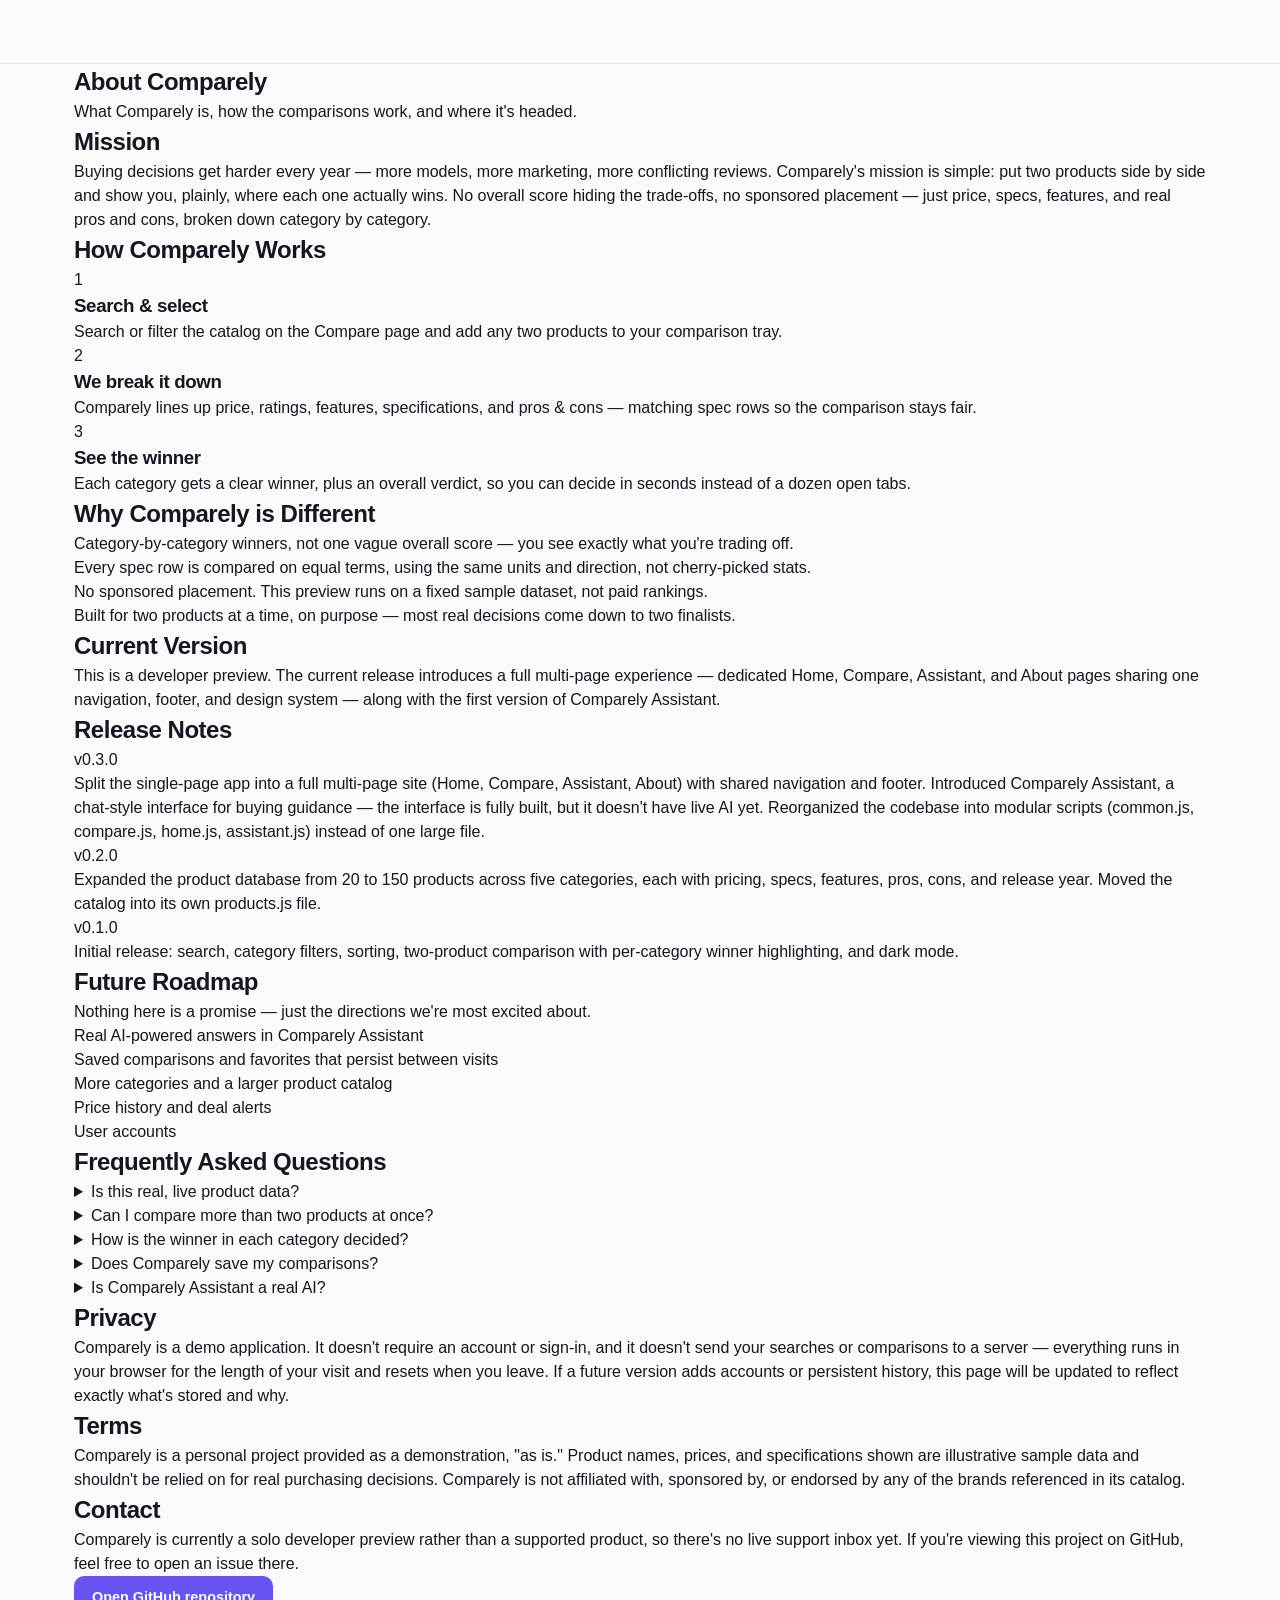
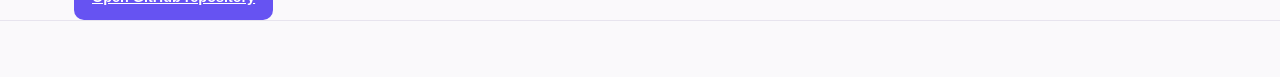
==== about.html @ 7de69462 "Add files via upload" ====
<!DOCTYPE html>
<html lang="en">
<head>
<script>
(function () {
  var isDark = window.matchMedia && window.matchMedia('(prefers-color-scheme: dark)').matches;
  document.documentElement.setAttribute('data-theme', isDark ? 'dark' : 'light');
})();
</script>
<meta charset="UTF-8">
<meta name="viewport" content="width=device-width, initial-scale=1.0, viewport-fit=cover">
<meta name="theme-color" id="themeColorMeta" content="#faf9fb">
<title>About — Comparely</title>
<meta name="description" content="What Comparely is, how the comparisons work, the current release, and what's next.">
<link rel="icon" href="data:image/svg+xml,%3Csvg xmlns='http://www.w3.org/2000/svg' viewBox='0 0 24 24'%3E%3Crect width='24' height='24' rx='6' fill='%236653F2'/%3E%3Crect x='3' y='4' width='7' height='16' rx='1.5' fill='white'/%3E%3Crect x='14' y='4' width='7' height='16' rx='1.5' fill='white' opacity='0.65'/%3E%3C/svg%3E">
<link rel="stylesheet" href="styles.css">
</head>
<body data-page="about">

<header class="site-header" id="siteHeader"></header>

<main>
  <section class="page-header">
    <div class="container">
      <h1>About Comparely</h1>
      <p>What Comparely is, how the comparisons work, and where it's headed.</p>
    </div>
  </section>

  <section class="about-block container" id="mission">
    <h2>Mission</h2>
    <p>Buying decisions get harder every year — more models, more marketing, more conflicting reviews. Comparely's mission is simple: put two products side by side and show you, plainly, where each one actually wins. No overall score hiding the trade-offs, no sponsored placement — just price, specs, features, and real pros and cons, broken down category by category.</p>
  </section>

  <section class="about-block alt" id="how-it-works">
    <div class="container">
      <h2>How Comparely Works</h2>
      <div class="steps-grid">
        <div class="step">
          <span class="step-num">1</span>
          <h3>Search &amp; select</h3>
          <p>Search or filter the catalog on the Compare page and add any two products to your comparison tray.</p>
        </div>
        <div class="step">
          <span class="step-num">2</span>
          <h3>We break it down</h3>
          <p>Comparely lines up price, ratings, features, specifications, and pros &amp; cons — matching spec rows so the comparison stays fair.</p>
        </div>
        <div class="step">
          <span class="step-num">3</span>
          <h3>See the winner</h3>
          <p>Each category gets a clear winner, plus an overall verdict, so you can decide in seconds instead of a dozen open tabs.</p>
        </div>
      </div>
    </div>
  </section>

  <section class="about-block container" id="why-different">
    <h2>Why Comparely is Different</h2>
    <ul class="why-list">
      <li>Category-by-category winners, not one vague overall score — you see exactly what you're trading off.</li>
      <li>Every spec row is compared on equal terms, using the same units and direction, not cherry-picked stats.</li>
      <li>No sponsored placement. This preview runs on a fixed sample dataset, not paid rankings.</li>
      <li>Built for two products at a time, on purpose — most real decisions come down to two finalists.</li>
    </ul>
  </section>

  <section class="about-block alt" id="version">
    <div class="container">
      <h2>Current Version</h2>
      <span class="version-badge-lg" data-version="full"></span>
      <p>This is a developer preview. The current release introduces a full multi-page experience — dedicated Home, Compare, Assistant, and About pages sharing one navigation, footer, and design system — along with the first version of Comparely Assistant.</p>
    </div>
  </section>

  <section class="about-block container" id="release-notes">
    <h2>Release Notes</h2>
    <div class="release-list">
      <div class="release-item">
        <span class="release-version">v0.3.0</span>
        <p>Split the single-page app into a full multi-page site (Home, Compare, Assistant, About) with shared navigation and footer. Introduced Comparely Assistant, a chat-style interface for buying guidance — the interface is fully built, but it doesn't have live AI yet. Reorganized the codebase into modular scripts (common.js, compare.js, home.js, assistant.js) instead of one large file.</p>
      </div>
      <div class="release-item">
        <span class="release-version">v0.2.0</span>
        <p>Expanded the product database from 20 to 150 products across five categories, each with pricing, specs, features, pros, cons, and release year. Moved the catalog into its own products.js file.</p>
      </div>
      <div class="release-item">
        <span class="release-version">v0.1.0</span>
        <p>Initial release: search, category filters, sorting, two-product comparison with per-category winner highlighting, and dark mode.</p>
      </div>
    </div>
  </section>

  <section class="about-block alt" id="roadmap">
    <div class="container">
      <h2>Future Roadmap</h2>
      <p class="roadmap-note">Nothing here is a promise — just the directions we're most excited about.</p>
      <ul class="roadmap-list">
        <li>Real AI-powered answers in Comparely Assistant</li>
        <li>Saved comparisons and favorites that persist between visits</li>
        <li>More categories and a larger product catalog</li>
        <li>Price history and deal alerts</li>
        <li>User accounts</li>
      </ul>
    </div>
  </section>

  <section class="about-block container" id="faq">
    <h2>Frequently Asked Questions</h2>
    <div class="faq-list">
      <details class="faq-item">
        <summary>Is this real, live product data?<span class="faq-chevron"></span></summary>
        <p>No. Comparely's current catalog is illustrative sample data for demonstration purposes, not live pricing or inventory.</p>
      </details>
      <details class="faq-item">
        <summary>Can I compare more than two products at once?<span class="faq-chevron"></span></summary>
        <p>Not yet — Comparely is built around focused, two-product comparisons by design. That may expand in the future.</p>
      </details>
      <details class="faq-item">
        <summary>How is the winner in each category decided?<span class="faq-chevron"></span></summary>
        <p>Price and ratings compare directly. Specifications compare like-for-like where both products report a value (battery life, storage, and similar), and the category winner is whichever product wins more of those individual rows. Some specs, like display size or processor name, are shown for reference without declaring a winner, since "better" genuinely depends on what you value.</p>
      </details>
      <details class="faq-item">
        <summary>Does Comparely save my comparisons?<span class="faq-chevron"></span></summary>
        <p>Not in this preview. Selections reset when you close the tab. Saved comparisons are on the roadmap.</p>
      </details>
      <details class="faq-item">
        <summary>Is Comparely Assistant a real AI?<span class="faq-chevron"></span></summary>
        <p>Not yet. The interface is fully built — messages, suggestions, regenerate, stop, and more — but it currently returns preview responses rather than live AI-generated answers.</p>
      </details>
    </div>
  </section>

  <section class="about-block alt" id="privacy">
    <div class="container">
      <h2>Privacy</h2>
      <p>Comparely is a demo application. It doesn't require an account or sign-in, and it doesn't send your searches or comparisons to a server — everything runs in your browser for the length of your visit and resets when you leave. If a future version adds accounts or persistent history, this page will be updated to reflect exactly what's stored and why.</p>
    </div>
  </section>

  <section class="about-block container" id="terms">
    <h2>Terms</h2>
    <p>Comparely is a personal project provided as a demonstration, "as is." Product names, prices, and specifications shown are illustrative sample data and shouldn't be relied on for real purchasing decisions. Comparely is not affiliated with, sponsored by, or endorsed by any of the brands referenced in its catalog.</p>
  </section>

  <section class="about-block alt" id="contact">
    <div class="container">
      <h2>Contact</h2>
      <p>Comparely is currently a solo developer preview rather than a supported product, so there's no live support inbox yet. If you're viewing this project on GitHub, feel free to open an issue there.</p>
      <a class="btn btn-primary" href="#" target="_blank" rel="noopener">Open GitHub repository</a>
    </div>
  </section>
</main>

<footer class="site-footer" id="siteFooter"></footer>

<div class="toast" id="toast" role="status" aria-live="polite"></div>

<script src="common.js"></script>
</body>
</html>
---- styles.css ----
/* ==========================================================================
   Comparely — Stylesheet
   ========================================================================== */

*, *::before, *::after { box-sizing: border-box; }
html { scroll-behavior: smooth; }

:root {
  /* Light theme */
  --bg: #faf9fb;
  --bg-elevated: #ffffff;
  --bg-subtle: #f2f0f6;
  --text-primary: #17151f;
  --text-secondary: #63606f;
  --text-muted: #9895a3;
  --border: #e7e4ee;
  --border-strong: #d6d2e2;
  --accent: #6653f2;
  --accent-hover: #5642e0;
  --accent-soft: #efebff;
  --success: #0da96f;
  --success-soft: #e4f8ef;
  --danger: #e0405e;
  --danger-soft: #fdeaee;
  --slot-a: #5b52f6;
  --slot-a-soft: #edebff;
  --slot-b: #f0664a;
  --slot-b-soft: #ffece7;
  --star: #f5a623;
  --shadow-sm: 0 1px 2px rgba(23, 21, 31, 0.06);
  --shadow-md: 0 8px 24px rgba(23, 21, 31, 0.08);
  --shadow-lg: 0 20px 48px rgba(23, 21, 31, 0.14);
  --radius-sm: 10px;
  --radius-md: 16px;
  --radius-lg: 24px;
  --header-h: 64px;
  --font-sans: -apple-system, BlinkMacSystemFont, "Segoe UI", Roboto, Helvetica, Arial, sans-serif;
}

[data-theme="dark"] {
  --bg: #100e17;
  --bg-elevated: #1a1723;
  --bg-subtle: #211e2b;
  --text-primary: #f3f1f9;
  --text-secondary: #a8a3b8;
  --text-muted: #726d82;
  --border: #2c2839;
  --border-strong: #3a3549;
  --accent: #8b7dff;
  --accent-hover: #9c8fff;
  --accent-soft: #241f42;
  --success: #34d399;
  --success-soft: #113228;
  --danger: #fb7185;
  --danger-soft: #35191f;
  --slot-a: #857aff;
  --slot-a-soft: #221f45;
  --slot-b: #ff8b6e;
  --slot-b-soft: #351f1a;
  --star: #fbbf24;
  --shadow-sm: 0 1px 2px rgba(0, 0, 0, 0.35);
  --shadow-md: 0 8px 24px rgba(0, 0, 0, 0.4);
  --shadow-lg: 0 20px 48px rgba(0, 0, 0, 0.55);
}

body {
  margin: 0;
  font-family: var(--font-sans);
  background: var(--bg);
  color: var(--text-primary);
  -webkit-font-smoothing: antialiased;
  line-height: 1.5;
}

* {
  transition: background-color .25s ease, border-color .25s ease, color .25s ease, box-shadow .25s ease;
}

h1, h2, h3, h4 { margin: 0; font-weight: 700; letter-spacing: -0.02em; }
p { margin: 0; }
ul { margin: 0; padding: 0; list-style: none; }
button { font-family: inherit; cursor: pointer; }
input, select { font-family: inherit; }
svg { width: 20px; height: 20px; flex-shrink: 0; }

.container { max-width: 1180px; margin: 0 auto; padding: 0 24px; }
.sr-only { position: absolute; width: 1px; height: 1px; padding: 0; margin: -1px; overflow: hidden; clip: rect(0,0,0,0); border: 0; }
[hidden] { display: none !important; }

/* ==========================================================================
   Header
   ========================================================================== */

.site-header {
  position: sticky;
  top: 0;
  z-index: 50;
  height: var(--header-h);
  display: flex;
  align-items: center;
  background: color-mix(in srgb, var(--bg) 88%, transparent);
  backdrop-filter: blur(14px);
  -webkit-backdrop-filter: blur(14px);
  border-bottom: 1px solid var(--border);
}

.header-inner { display: flex; align-items: center; justify-content: space-between; width: 100%; }

.logo { display: flex; align-items: center; gap: 10px; }
.logo-badge {
  display: flex; align-items: center; justify-content: center;
  width: 34px; height: 34px; border-radius: 10px;
  background: linear-gradient(135deg, var(--accent), #a78bfa);
  color: #fff;
}
.logo-badge svg { width: 18px; height: 18px; }
.logo-text { font-size: 1.15rem; font-weight: 600; letter-spacing: -0.02em; color: var(--text-primary); }
.logo-text b { color: var(--accent); font-weight: 800; }

.theme-toggle {
  position: relative;
  width: 40px; height: 40px;
  border-radius: 50%;
  border: 1px solid var(--border);
  background: var(--bg-elevated);
  color: var(--text-secondary);
  display: flex; align-items: center; justify-content: center;
}
.theme-toggle:hover { border-color: var(--accent); color: var(--accent); box-shadow: var(--shadow-sm); }
.theme-toggle svg { position: absolute; transition: opacity .35s ease, transform .5s cubic-bezier(.34,1.56,.64,1); }
.icon-moon { opacity: 0; transform: rotate(-60deg) scale(0.5); }
.icon-sun { opacity: 1; transform: rotate(0) scale(1); }
[data-theme="dark"] .icon-sun { opacity: 0; transform: rotate(60deg) scale(0.5); }
[data-theme="dark"] .icon-moon { opacity: 1; transform: rotate(0) scale(1); }

/* ==========================================================================
   Compare tray
   ========================================================================== */

.compare-tray {
  position: sticky;
  top: var(--header-h);
  z-index: 40;
  background: var(--bg-elevated);
  border-bottom: 1px solid var(--border);
  box-shadow: var(--shadow-sm);
}

.tray-inner {
  display: flex;
  align-items: center;
  gap: 12px;
  padding: 10px 24px;
  flex-wrap: wrap;
}

.tray-slot {
  flex: 1 1 220px;
  min-width: 0;
  display: flex;
  align-items: center;
  gap: 10px;
  padding: 6px 10px;
  border-radius: var(--radius-sm);
  border: 1.5px dashed var(--border-strong);
  min-height: 46px;
  font-size: 0.85rem;
  color: var(--text-muted);
}

.tray-slot.empty { justify-content: flex-start; }
.tray-slot.empty svg { width: 16px; height: 16px; opacity: 0.6; }
.tray-slot.filled { border-style: solid; border-color: var(--border); background: var(--bg-subtle); }
.tray-slot.filled.slot-a { border-left: 4px solid var(--slot-a); }
.tray-slot.filled.slot-b { border-left: 4px solid var(--slot-b); }

.tray-thumb {
  width: 30px; height: 30px; border-radius: 8px; flex-shrink: 0;
  display: flex; align-items: center; justify-content: center; color: #fff;
}
.tray-thumb svg { width: 16px; height: 16px; }

.tray-info { display: flex; flex-direction: column; min-width: 0; flex: 1; }
.tray-name { font-size: 0.85rem; font-weight: 600; color: var(--text-primary); white-space: nowrap; overflow: hidden; text-overflow: ellipsis; }
.tray-price { font-size: 0.78rem; color: var(--text-muted); }

.tray-remove {
  background: none; border: none; color: var(--text-muted);
  width: 26px; height: 26px; border-radius: 50%; flex-shrink: 0;
  display: flex; align-items: center; justify-content: center;
}
.tray-remove:hover { background: var(--danger-soft); color: var(--danger); }
.tray-remove svg { width: 14px; height: 14px; }

.swap-btn {
  width: 38px; height: 38px; border-radius: 50%; flex-shrink: 0;
  border: 1px solid var(--border); background: var(--bg-elevated); color: var(--text-secondary);
  display: flex; align-items: center; justify-content: center;
}
.swap-btn svg { width: 17px; height: 17px; }
.swap-btn:hover:not(:disabled) { color: var(--accent); border-color: var(--accent); transform: rotate(180deg); }
.swap-btn:disabled { opacity: 0.35; cursor: not-allowed; }

.btn {
  display: inline-flex; align-items: center; gap: 6px;
  border: none; border-radius: var(--radius-sm);
  padding: 11px 18px; font-size: 0.9rem; font-weight: 600;
  transition: transform .15s ease, box-shadow .2s ease, opacity .2s ease, background-color .25s ease;
}
.btn:active { transform: scale(0.96); }
.btn-primary { background: var(--accent); color: #fff; flex-shrink: 0; }
.btn-primary:hover:not(:disabled) { background: var(--accent-hover); box-shadow: var(--shadow-md); }
.btn-primary:disabled { opacity: 0.4; cursor: not-allowed; }
.btn-view svg { width: 15px; height: 15px; }

/* ==========================================================================
   Hero
   ========================================================================== */

.hero { position: relative; overflow: hidden; padding: 64px 0 40px; }
.hero-glow {
  position: absolute; inset: -20% -10% auto -10%; height: 480px;
  background:
    radial-gradient(circle at 20% 30%, color-mix(in srgb, var(--slot-a) 30%, transparent), transparent 60%),
    radial-gradient(circle at 80% 20%, color-mix(in srgb, var(--slot-b) 22%, transparent), transparent 55%);
  filter: blur(50px);
  pointer-events: none;
  z-index: -1;
}
.hero-inner { text-align: center; }
.hero h1 {
  font-size: clamp(2.1rem, 5vw, 3.4rem);
  line-height: 1.08;
  max-width: 720px;
  margin: 0 auto;
}
.hero-sub {
  max-width: 560px; margin: 18px auto 32px;
  color: var(--text-secondary); font-size: 1.05rem; line-height: 1.6;
}

.search-box {
  max-width: 560px; margin: 0 auto;
  display: flex; align-items: center; gap: 10px;
  background: var(--bg-elevated);
  border: 1.5px solid var(--border);
  border-radius: var(--radius-md);
  padding: 14px 18px;
  box-shadow: var(--shadow-sm);
}
.search-box:focus-within { border-color: var(--accent); box-shadow: 0 0 0 4px var(--accent-soft); }
.search-box svg { color: var(--text-muted); }
.search-box input {
  flex: 1; border: none; outline: none; background: none;
  font-size: 1rem; color: var(--text-primary);
}
.search-box input::placeholder { color: var(--text-muted); }

.filter-row {
  max-width: 780px; margin: 22px auto 0;
  display: flex; align-items: center; justify-content: center;
  gap: 14px; flex-wrap: wrap;
}

.category-pills { display: flex; gap: 8px; flex-wrap: wrap; justify-content: center; }
.pill {
  border: 1.5px solid var(--border); background: var(--bg-elevated);
  color: var(--text-secondary); font-size: 0.85rem; font-weight: 600;
  padding: 9px 16px; border-radius: 999px;
  transition: all .2s ease;
}
.pill:hover { border-color: var(--accent); color: var(--accent); }
.pill.active { background: var(--accent); border-color: var(--accent); color: #fff; }

.sort-box select {
  border: 1.5px solid var(--border); background: var(--bg-elevated);
  color: var(--text-secondary); font-size: 0.85rem; font-weight: 600;
  padding: 10px 14px; border-radius: 999px; outline: none;
}
.sort-box select:hover, .sort-box select:focus { border-color: var(--accent); color: var(--accent); }

/* ==========================================================================
   Product grid
   ========================================================================== */

.product-section { padding: 20px 24px 72px; }
.section-heading {
  display: flex; align-items: baseline; justify-content: space-between;
  margin-bottom: 20px; gap: 12px;
}
.section-heading h2 { font-size: 1.4rem; }
.results-count { color: var(--text-muted); font-size: 0.88rem; white-space: nowrap; }

.product-grid {
  display: grid;
  grid-template-columns: repeat(auto-fill, minmax(240px, 1fr));
  gap: 20px;
}

.no-results { text-align: center; padding: 48px 0; color: var(--text-muted); }

.product-card {
  background: var(--bg-elevated);
  border: 1.5px solid var(--border);
  border-radius: var(--radius-md);
  overflow: hidden;
  cursor: pointer;
  animation: fadeInUp .5s ease both;
  animation-delay: calc(var(--i, 0) * 30ms);
  transition: transform .25s ease, box-shadow .25s ease, border-color .25s ease;
}
.product-card:hover { transform: translateY(-6px); box-shadow: var(--shadow-lg); border-color: var(--border-strong); }
.product-card:focus-visible { outline: 2px solid var(--accent); outline-offset: 2px; }
.product-card.selected.slot-a { border-color: var(--slot-a); box-shadow: 0 0 0 3px var(--slot-a-soft); }
.product-card.selected.slot-b { border-color: var(--slot-b); box-shadow: 0 0 0 3px var(--slot-b-soft); }

.card-media {
  height: 108px; display: flex; align-items: center; justify-content: center;
  color: #fff; position: relative;
}
.card-media svg { width: 42px; height: 42px; opacity: 0.95; }
.card-category-tag {
  position: absolute; top: 10px; right: 10px;
  background: rgba(0,0,0,0.22); color: #fff; font-size: 0.68rem; font-weight: 700;
  padding: 4px 9px; border-radius: 999px; text-transform: uppercase; letter-spacing: 0.04em;
  backdrop-filter: blur(4px);
}

.card-body { padding: 16px; }
.card-brand { font-size: 0.72rem; font-weight: 700; text-transform: uppercase; letter-spacing: 0.05em; color: var(--text-muted); }
.card-name { font-size: 1rem; margin: 4px 0 8px; line-height: 1.3; min-height: 2.6em; }

.card-rating { display: flex; align-items: center; gap: 6px; margin-bottom: 4px; }
.stars { position: relative; display: inline-block; font-size: 0.95rem; line-height: 1; letter-spacing: 2px; }
.stars-bg { color: var(--border-strong); white-space: nowrap; }
.stars-fg { position: absolute; top: 0; left: 0; overflow: hidden; white-space: nowrap; color: var(--star); }
.rating-num { font-size: 0.82rem; font-weight: 700; color: var(--text-primary); }
.rating-count { font-size: 0.78rem; color: var(--text-muted); }

.card-footer {
  display: flex; align-items: center; justify-content: space-between;
  margin-top: 14px; padding-top: 14px; border-top: 1px solid var(--border);
}
.card-price { font-size: 1.15rem; font-weight: 800; }

.btn-compare {
  display: flex; align-items: center; gap: 6px;
  border: 1.5px solid var(--border); background: none; color: var(--text-primary);
  font-size: 0.8rem; font-weight: 700; padding: 8px 12px; border-radius: 999px;
  transition: all .2s ease;
}
.btn-compare svg { width: 14px; height: 14px; }
.btn-compare:hover { border-color: var(--accent); color: var(--accent); }
.btn-compare.is-added { background: var(--success); border-color: var(--success); color: #fff; }

/* ==========================================================================
   Comparison section
   ========================================================================== */

.comparison-section {
  background: var(--bg-subtle);
  border-top: 1px solid var(--border);
  padding: 56px 0 80px;
  opacity: 0;
  transform: translateY(24px);
  transition: opacity .5s ease, transform .5s ease;
}
.comparison-section.visible { opacity: 1; transform: translateY(0); }
.comparison-section .section-heading { margin-bottom: 28px; justify-content: center; }
.comparison-section .section-heading h2 { font-size: 1.6rem; }

.comparison-panels {
  display: grid; grid-template-columns: 1fr 1fr; gap: 20px;
  max-width: 720px; margin: 0 auto;
}
.comparison-panel {
  background: var(--bg-elevated); border: 1.5px solid var(--border);
  border-radius: var(--radius-lg); padding: 22px; text-align: center;
  position: relative;
}
.comparison-panel.slot-a { border-top: 4px solid var(--slot-a); }
.comparison-panel.slot-b { border-top: 4px solid var(--slot-b); }
.comparison-panel.winner { box-shadow: var(--shadow-lg); }

.panel-media {
  width: 64px; height: 64px; border-radius: 18px; margin: 0 auto 14px;
  display: flex; align-items: center; justify-content: center; color: #fff; position: relative;
}
.panel-media svg { width: 30px; height: 30px; }
.winner-crown {
  position: absolute; top: -12px; right: -10px;
  width: 30px; height: 30px; border-radius: 50%;
  background: var(--star); color: #fff;
  display: flex; align-items: center; justify-content: center;
  box-shadow: var(--shadow-md);
  animation: popIn .5s cubic-bezier(.34,1.56,.64,1) both;
}
.winner-crown svg { width: 15px; height: 15px; }

.panel-brand { font-size: 0.72rem; font-weight: 700; text-transform: uppercase; letter-spacing: 0.05em; color: var(--text-muted); }
.panel-name { font-size: 1.1rem; margin: 4px 0 8px; }
.panel-price { font-size: 1.4rem; font-weight: 800; margin: 10px 0 14px; }
.panel-rating { display: flex; justify-content: center; }
.comparison-panel .rating-count { display: block; margin: 2px 0 0; }

.panel-remove {
  border: 1.5px solid var(--border); background: none; color: var(--text-muted);
  font-size: 0.78rem; font-weight: 600; padding: 7px 14px; border-radius: 999px;
}
.panel-remove:hover { border-color: var(--danger); color: var(--danger); }

.overall-line {
  text-align: center; font-size: 1.05rem; font-weight: 600;
  margin: 26px auto 0; max-width: 560px; color: var(--text-primary);
}

.score-strip {
  display: flex; flex-wrap: wrap; justify-content: center; gap: 10px;
  margin: 22px auto 0; max-width: 820px;
}
.score-item {
  display: flex; flex-direction: column; align-items: center; gap: 2px;
  padding: 10px 16px; border-radius: var(--radius-sm);
  background: var(--bg-elevated); border: 1px solid var(--border);
  min-width: 118px;
  animation: popIn .4s ease both;
}
.score-item.slot-a { border-color: var(--slot-a); background: var(--slot-a-soft); }
.score-item.slot-b { border-color: var(--slot-b); background: var(--slot-b-soft); }
.score-label { font-size: 0.68rem; font-weight: 700; text-transform: uppercase; letter-spacing: 0.05em; color: var(--text-muted); }
.score-winner { font-size: 0.82rem; font-weight: 700; text-align: center; }

.comparison-blocks { max-width: 820px; margin: 40px auto 0; display: flex; flex-direction: column; gap: 20px; }

.compare-block {
  background: var(--bg-elevated); border: 1px solid var(--border);
  border-radius: var(--radius-lg); padding: 24px;
}
.block-header { display: flex; align-items: center; justify-content: space-between; gap: 12px; margin-bottom: 18px; flex-wrap: wrap; }
.block-header h3 { font-size: 1.05rem; }

.winner-chip {
  display: inline-flex; align-items: center; gap: 6px;
  font-size: 0.78rem; font-weight: 700; padding: 6px 12px; border-radius: 999px;
  background: var(--bg-subtle); color: var(--text-secondary);
}
.winner-chip svg { width: 13px; height: 13px; }
.winner-chip.slot-a { background: var(--slot-a-soft); color: var(--slot-a); }
.winner-chip.slot-b { background: var(--slot-b-soft); color: var(--slot-b); }

/* Price block */
.price-compare { display: grid; grid-template-columns: 1fr auto 1fr; align-items: center; gap: 16px; }
.price-col { text-align: center; padding: 14px; border-radius: var(--radius-sm); border: 1.5px solid var(--border); }
.price-col.winner.slot-a { border-color: var(--slot-a); background: var(--slot-a-soft); }
.price-col.winner.slot-b { border-color: var(--slot-b); background: var(--slot-b-soft); }
.price-value { display: block; font-size: 1.5rem; font-weight: 800; }
.price-name { display: block; font-size: 0.78rem; color: var(--text-muted); margin-top: 4px; }
.price-vs { color: var(--text-muted); font-size: 0.8rem; font-weight: 700; text-transform: uppercase; }
.block-note { text-align: center; color: var(--text-secondary); font-size: 0.85rem; margin-top: 14px; }

/* Ratings block */
.rating-compare { display: grid; grid-template-columns: 1fr 1fr; gap: 16px; }
.rating-col { text-align: center; padding: 14px; border-radius: var(--radius-sm); border: 1.5px solid var(--border); }
.rating-col .stars { font-size: 1.2rem; }
.rating-col.winner.slot-a { border-color: var(--slot-a); background: var(--slot-a-soft); }
.rating-col.winner.slot-b { border-color: var(--slot-b); background: var(--slot-b-soft); }
.rating-col .rating-num { display: block; margin-top: 6px; font-size: 1rem; }
.rating-col .price-name { margin-top: 2px; }

/* Features block */
.features-compare { display: grid; grid-template-columns: 1fr 1fr; gap: 20px; }
.features-col h4 { font-size: 0.88rem; margin-bottom: 10px; display: flex; align-items: center; gap: 8px; }
.count-badge { background: var(--bg-subtle); color: var(--text-muted); font-size: 0.7rem; font-weight: 700; padding: 2px 8px; border-radius: 999px; }
.features-col li { font-size: 0.86rem; padding: 6px 0 6px 22px; position: relative; color: var(--text-secondary); }
.features-col li::before { content: "✓"; position: absolute; left: 0; color: var(--accent); font-weight: 700; }

/* Specifications block */
.spec-table { display: flex; flex-direction: column; }
.spec-row { display: grid; grid-template-columns: 1.3fr 1fr 1fr; gap: 10px; padding: 11px 4px; border-bottom: 1px solid var(--border); align-items: center; }
.spec-row:last-child { border-bottom: none; }
.spec-header-row { padding-bottom: 12px; }
.spec-label { font-size: 0.82rem; color: var(--text-muted); font-weight: 600; }
.spec-value { font-size: 0.86rem; font-weight: 600; text-align: center; padding: 6px 8px; border-radius: 8px; display: flex; align-items: center; justify-content: center; gap: 5px; }
.spec-value svg { width: 13px; height: 13px; }
.spec-value.winner { color: var(--accent); }
.spec-value.slot-a-name, .spec-value.slot-b-name { font-weight: 700; color: var(--text-primary); font-size: 0.82rem; }

/* Pros & cons block */
.proscons-compare { display: grid; grid-template-columns: 1fr 1fr; gap: 20px; }
.proscons-col h4 { font-size: 0.88rem; margin-bottom: 10px; }
.proscons-col ul { margin-bottom: 10px; }
.proscons-col li { font-size: 0.85rem; padding: 5px 0 5px 20px; position: relative; color: var(--text-secondary); }
.pros-list li::before { content: "+"; position: absolute; left: 0; color: var(--success); font-weight: 800; }
.cons-list li::before { content: "–"; position: absolute; left: 0; color: var(--danger); font-weight: 800; }

/* ==========================================================================
   Toast
   ========================================================================== */

.toast {
  position: fixed; left: 50%; bottom: 26px; z-index: 60;
  transform: translate(-50%, 16px);
  background: var(--text-primary); color: var(--bg);
  padding: 12px 20px; border-radius: 999px; font-size: 0.85rem; font-weight: 600;
  box-shadow: var(--shadow-lg);
  opacity: 0; pointer-events: none;
  transition: opacity .25s ease, transform .25s ease;
  max-width: 90vw; white-space: nowrap; overflow: hidden; text-overflow: ellipsis;
}
.toast.visible { opacity: 1; transform: translate(-50%, 0); }

/* ==========================================================================
   Footer
   ========================================================================== */

.site-footer { border-top: 1px solid var(--border); padding: 28px 0; }
.site-footer p { text-align: center; font-size: 0.82rem; color: var(--text-muted); }

/* ==========================================================================
   Animations
   ========================================================================== */

@keyframes fadeInUp {
  from { opacity: 0; transform: translateY(16px); }
  to { opacity: 1; transform: translateY(0); }
}
@keyframes popIn {
  0% { opacity: 0; transform: scale(0.8); }
  70% { transform: scale(1.06); }
  100% { opacity: 1; transform: scale(1); }
}

@media (prefers-reduced-motion: reduce) {
  *, *::before, *::after {
    animation-duration: 0.01ms !important;
    animation-iteration-count: 1 !important;
    transition-duration: 0.01ms !important;
    scroll-behavior: auto !important;
  }
}

/* ==========================================================================
   Responsive
   ========================================================================== */

@media (max-width: 860px) {
  .comparison-panels { max-width: 420px; grid-template-columns: 1fr; }
  .comparison-panel.slot-b { order: 2; }
}

@media (max-width: 700px) {
  .features-compare, .proscons-compare { grid-template-columns: 1fr; gap: 26px; }
  .rating-compare { grid-template-columns: 1fr; }
}

@media (max-width: 640px) {
  .container { padding: 0 16px; }
  .hero { padding: 44px 0 32px; }
  .hero-sub { font-size: 0.95rem; }
  .search-box { padding: 12px 16px; }
  .product-grid { grid-template-columns: repeat(auto-fill, minmax(150px, 1fr)); gap: 14px; }
  .card-name { font-size: 0.9rem; min-height: 2.4em; }
  .card-price { font-size: 1rem; }
  .btn-compare span { display: none; }
  .btn-compare { padding: 8px; }
  .tray-inner { padding: 8px 16px; }
  .tray-name, .tray-price { display: none; }
  .tray-slot.filled { flex: 0 0 auto; padding: 6px; }
  .tray-slot.empty { flex: 1 1 auto; font-size: 0.78rem; }
  .btn-view span { display: none; }
  .btn-view { padding: 11px; }
  .price-compare { grid-template-columns: 1fr; }
  .price-vs { display: none; }
  .spec-row { grid-template-columns: 1fr 1fr; row-gap: 6px; }
  .spec-label { grid-column: 1 / -1; font-size: 0.72rem; text-transform: uppercase; letter-spacing: 0.04em; padding-top: 6px; }
  .spec-header-row { display: none; }
  .compare-block { padding: 18px; }
}

@media (max-width: 420px) {
  .logo-text { font-size: 1rem; }
  .hero h1 { font-size: 1.8rem; }
}
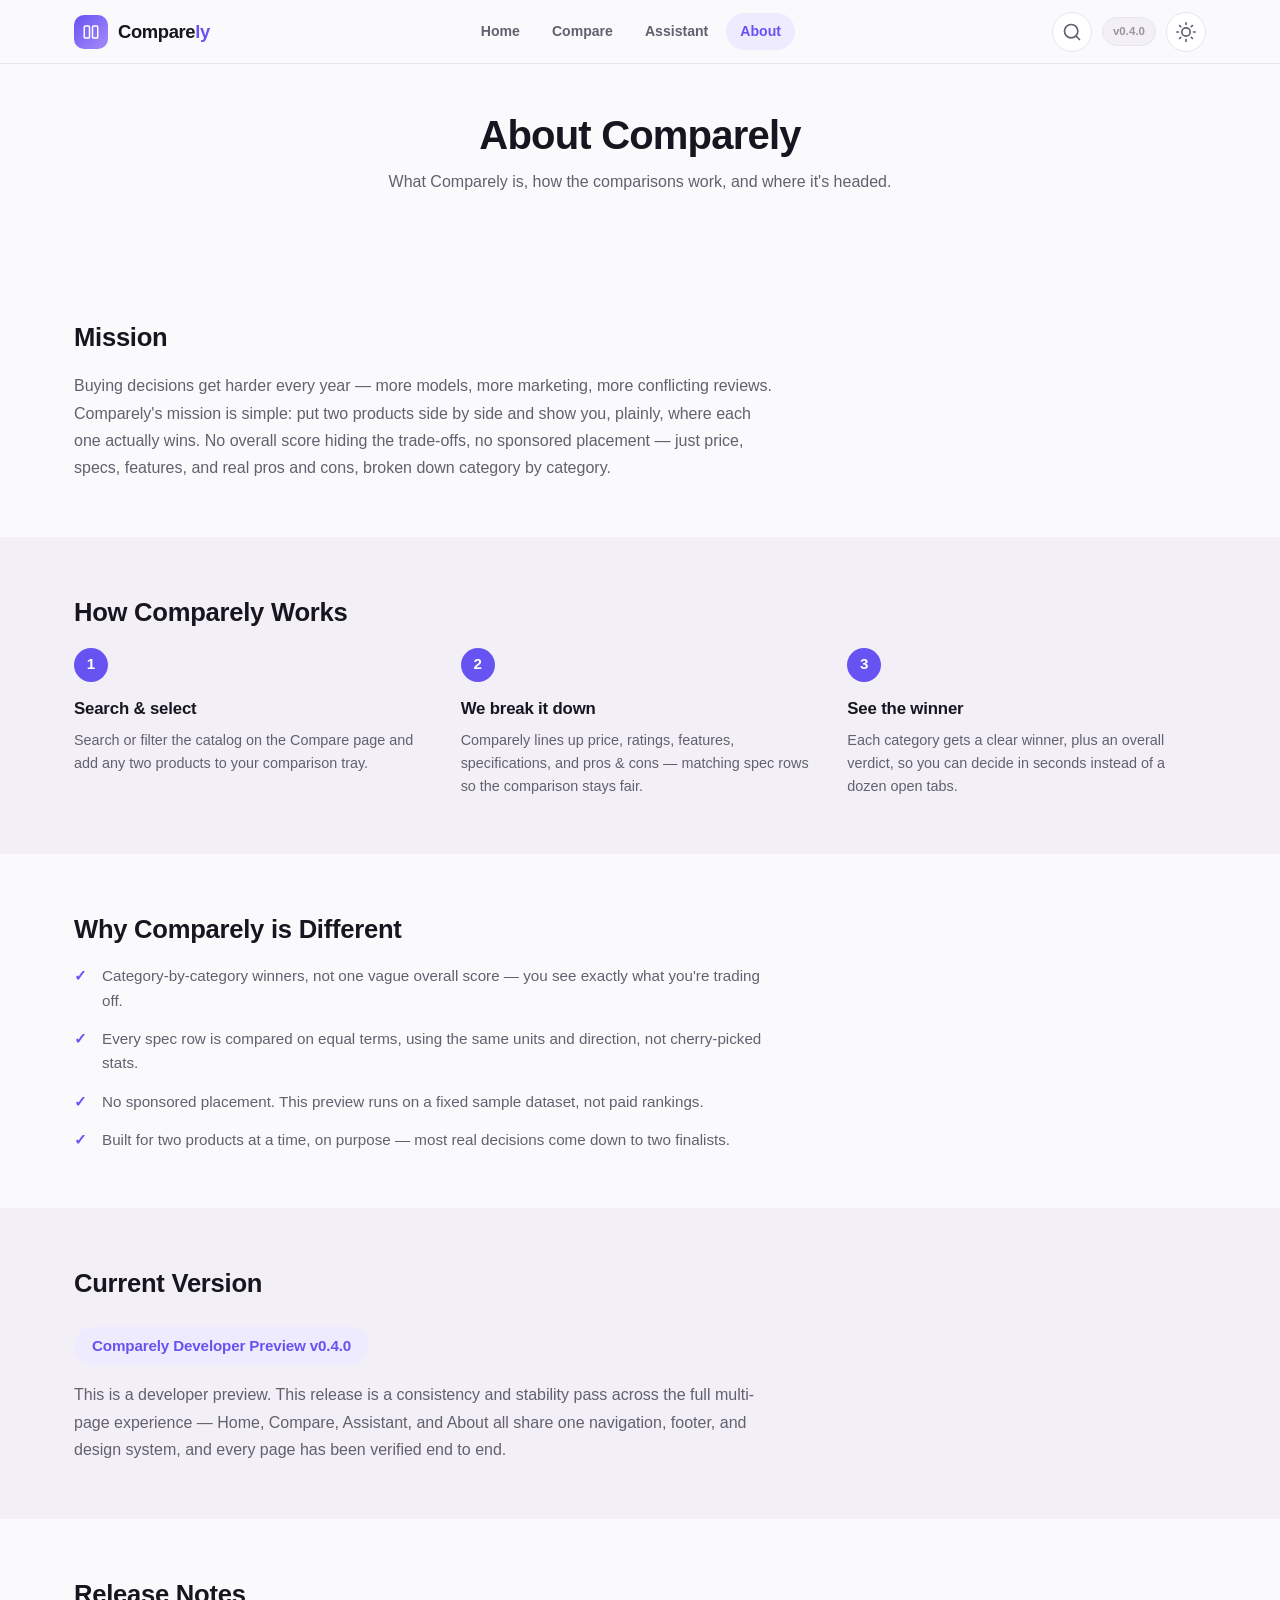
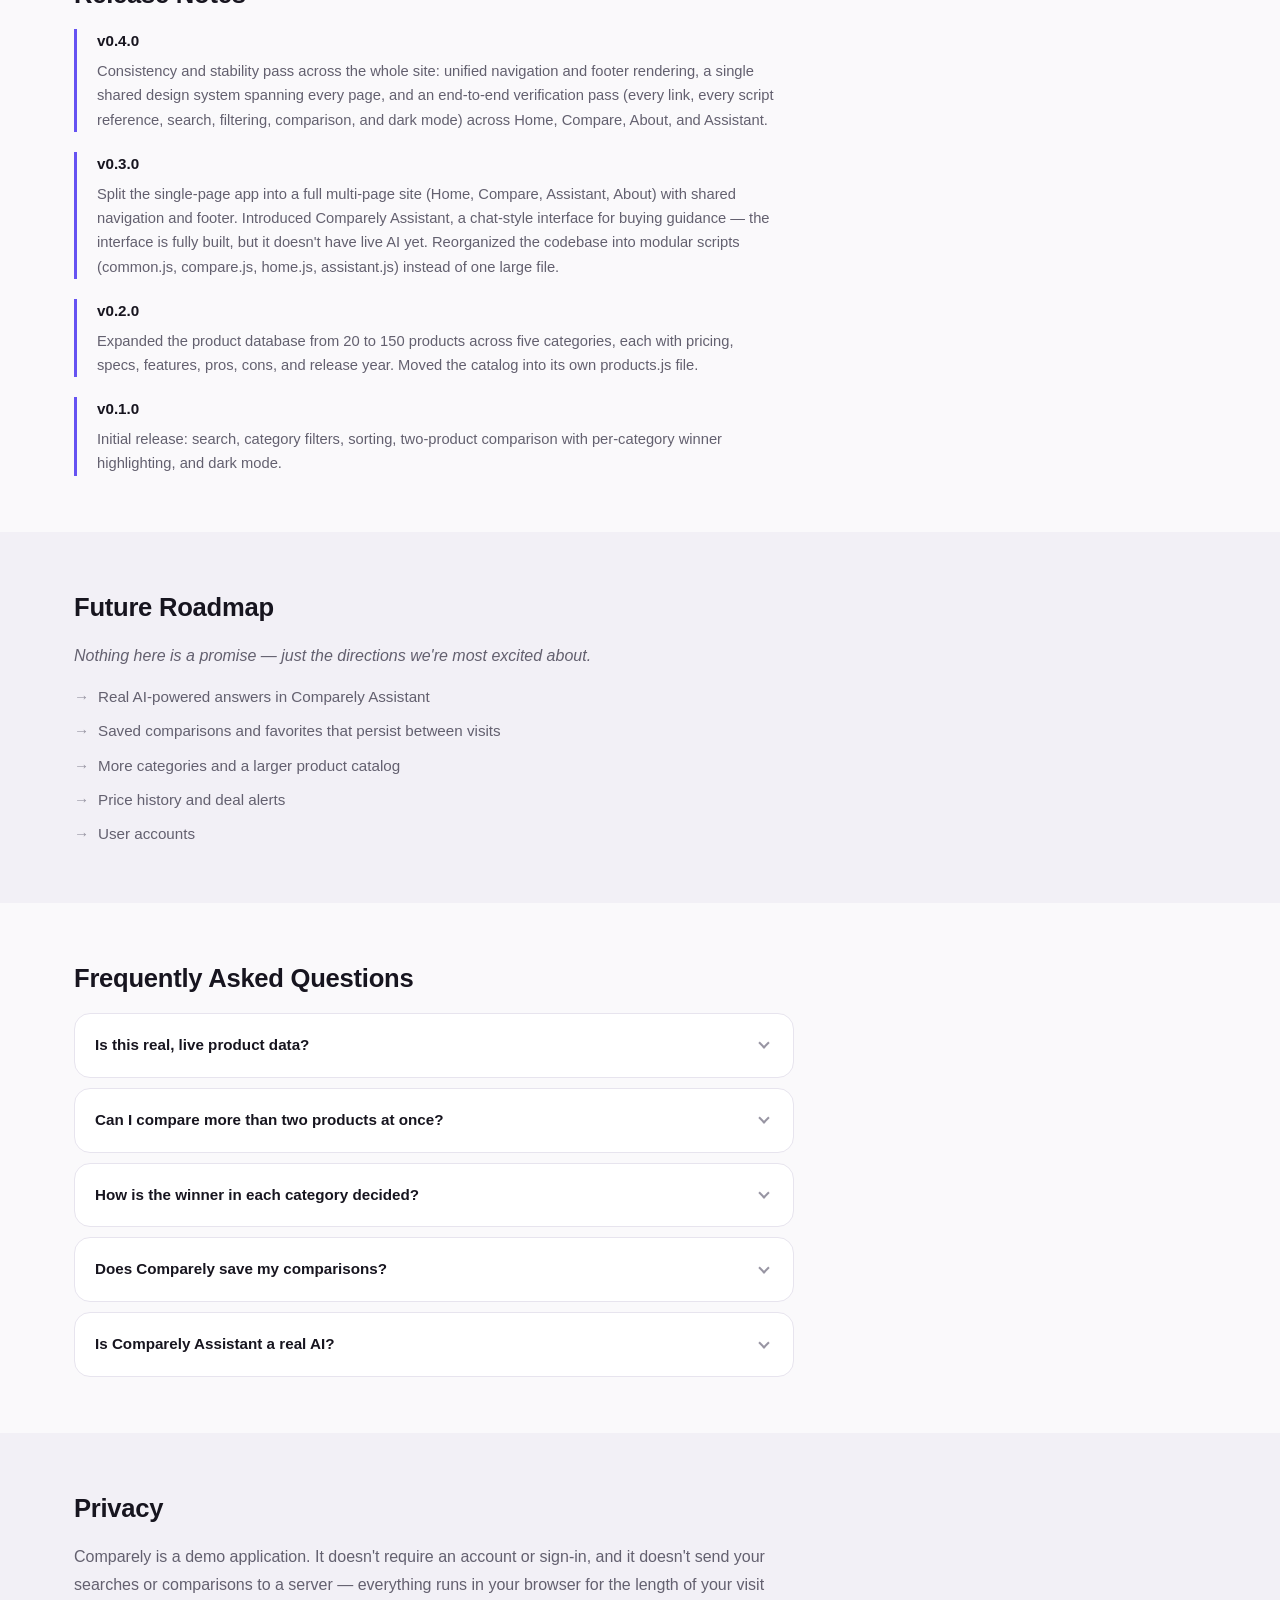
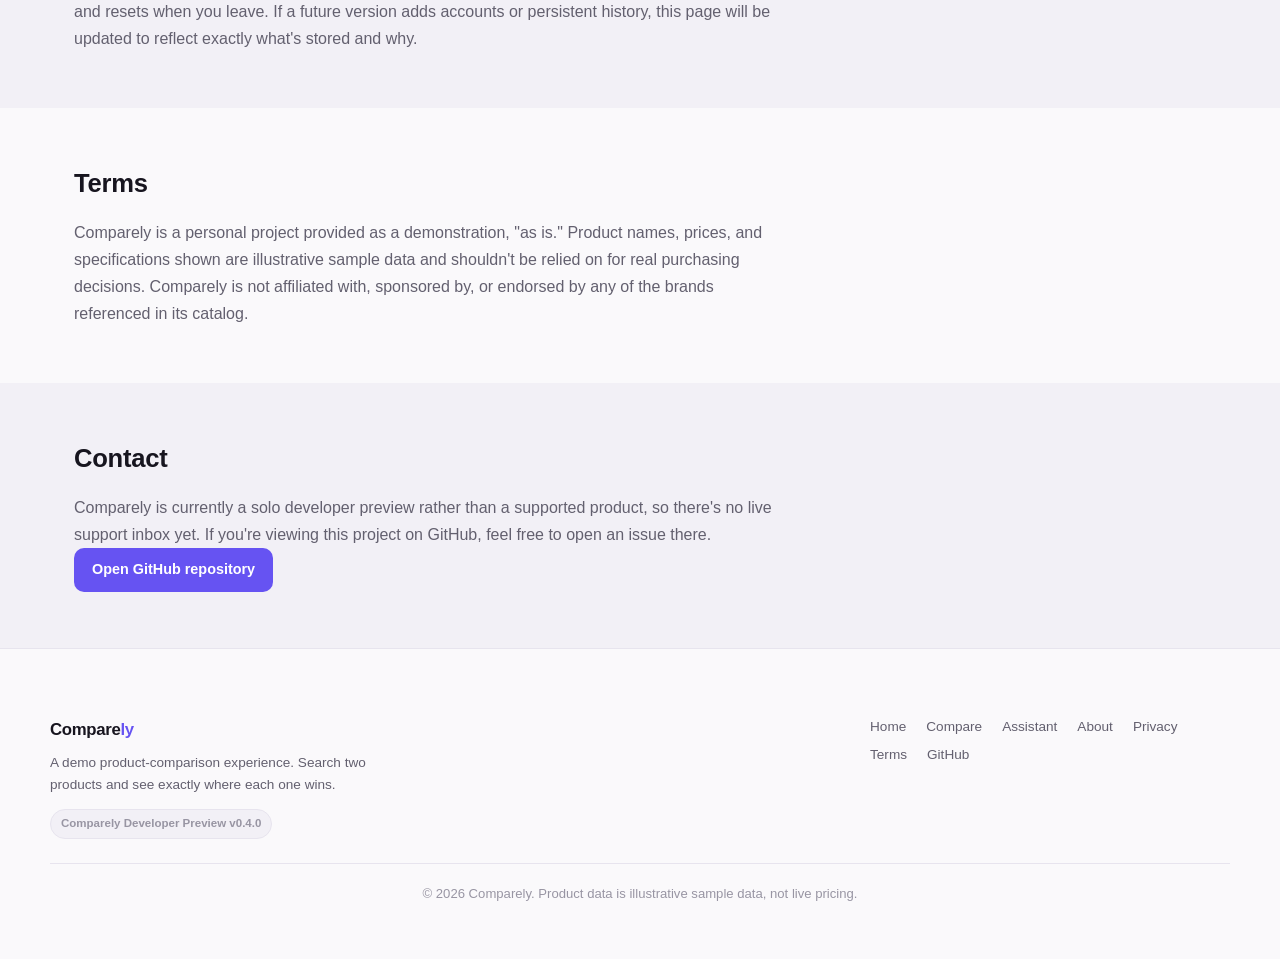
==== commit 64f72fcd: "Add files via upload" ====
--- a/about.html
+++ b/about.html
@@ -69,13 +69,17 @@
     <div class="container">
       <h2>Current Version</h2>
       <span class="version-badge-lg" data-version="full"></span>
-      <p>This is a developer preview. The current release introduces a full multi-page experience — dedicated Home, Compare, Assistant, and About pages sharing one navigation, footer, and design system — along with the first version of Comparely Assistant.</p>
+      <p>This is a developer preview. This release is a consistency and stability pass across the full multi-page experience — Home, Compare, Assistant, and About all share one navigation, footer, and design system, and every page has been verified end to end.</p>
     </div>
   </section>
 
   <section class="about-block container" id="release-notes">
     <h2>Release Notes</h2>
     <div class="release-list">
+      <div class="release-item">
+        <span class="release-version">v0.4.0</span>
+        <p>Consistency and stability pass across the whole site: unified navigation and footer rendering, a single shared design system spanning every page, and an end-to-end verification pass (every link, every script reference, search, filtering, comparison, and dark mode) across Home, Compare, About, and Assistant.</p>
+      </div>
       <div class="release-item">
         <span class="release-version">v0.3.0</span>
         <p>Split the single-page app into a full multi-page site (Home, Compare, Assistant, About) with shared navigation and footer. Introduced Comparely Assistant, a chat-style interface for buying guidance — the interface is fully built, but it doesn't have live AI yet. Reorganized the codebase into modular scripts (common.js, compare.js, home.js, assistant.js) instead of one large file.</p>
--- a/styles.css
+++ b/styles.css
@@ -581,3 +581,345 @@
   .logo-text { font-size: 1rem; }
   .hero h1 { font-size: 1.8rem; }
 }
+
+/* ==========================================================================
+   Comparely v0.3.0 — Multi-page additions
+   Everything above this line is the original design system (variables,
+   header, tray, hero, product cards, comparison section, animations).
+   Everything below extends it for the multi-page site: nav/footer, Home
+   sections, the About page, and the Assistant chat UI. Same variables,
+   same radii/shadows/timings — no new palette.
+   ========================================================================== */
+
+/* ---------- Anchor resets where existing components are now used as links ---------- */
+.logo { text-decoration: none; }
+.btn { text-decoration: none; }
+a.product-card { display: block; text-decoration: none; color: inherit; }
+a.product-card:visited { color: inherit; }
+
+/* ---------- Header: nav, search, version pill, mobile menu ---------- */
+.main-nav { display: flex; align-items: center; gap: 4px; }
+.nav-link {
+  font-size: 0.88rem; font-weight: 600; color: var(--text-secondary);
+  padding: 8px 14px; border-radius: 999px; text-decoration: none;
+  transition: color .2s ease, background-color .2s ease;
+}
+.nav-link:hover { color: var(--text-primary); background: var(--bg-subtle); }
+.nav-link.active { color: var(--accent); background: var(--accent-soft); }
+
+.header-actions { display: flex; align-items: center; gap: 10px; }
+
+.version-pill {
+  font-size: 0.72rem; font-weight: 700; color: var(--text-muted);
+  background: var(--bg-subtle); border: 1px solid var(--border);
+  padding: 5px 10px; border-radius: 999px; white-space: nowrap;
+}
+
+.nav-search { position: relative; }
+.nav-search-btn {
+  width: 40px; height: 40px; border-radius: 50%; border: 1px solid var(--border);
+  background: var(--bg-elevated); color: var(--text-secondary);
+  display: flex; align-items: center; justify-content: center;
+}
+.nav-search-btn:hover { border-color: var(--accent); color: var(--accent); }
+.nav-search-panel {
+  position: absolute; top: calc(100% + 10px); right: 0; width: 280px;
+  background: var(--bg-elevated); border: 1px solid var(--border); border-radius: var(--radius-md);
+  box-shadow: var(--shadow-lg); padding: 8px; opacity: 0; visibility: hidden;
+  transform: translateY(-8px); transition: opacity .2s ease, transform .2s ease, visibility .2s;
+  z-index: 55;
+}
+.nav-search.open .nav-search-panel { opacity: 1; visibility: visible; transform: translateY(0); }
+.nav-search-panel input {
+  width: 100%; border: none; outline: none; background: var(--bg-subtle);
+  border-radius: var(--radius-sm); padding: 10px 12px; font-size: 0.9rem; color: var(--text-primary);
+}
+
+.nav-toggle {
+  display: none; width: 40px; height: 40px; border-radius: 50%;
+  border: 1px solid var(--border); background: var(--bg-elevated); color: var(--text-secondary);
+  align-items: center; justify-content: center;
+}
+
+.mobile-nav {
+  display: flex; flex-direction: column; gap: 2px; padding: 10px 24px 16px;
+  border-bottom: 1px solid var(--border); background: var(--bg-elevated);
+}
+.mobile-nav-link {
+  font-size: 0.92rem; font-weight: 600; color: var(--text-secondary);
+  padding: 10px 12px; border-radius: var(--radius-sm); text-decoration: none;
+}
+.mobile-nav-link:hover, .mobile-nav-link.active { background: var(--bg-subtle); color: var(--accent); }
+
+/* ---------- Footer ---------- */
+.footer-inner { padding: 40px 0 28px; }
+.footer-top {
+  display: flex; justify-content: space-between; gap: 40px; flex-wrap: wrap;
+  padding-bottom: 24px; border-bottom: 1px solid var(--border); margin-bottom: 20px;
+}
+.footer-brand { max-width: 340px; }
+.footer-brand .logo-text { font-size: 1.05rem; }
+.footer-brand p { text-align: left; margin: 10px 0 14px; font-size: 0.85rem; color: var(--text-secondary); line-height: 1.6; }
+.version-badge {
+  display: inline-block; font-size: 0.72rem; font-weight: 700; color: var(--text-muted);
+  background: var(--bg-subtle); border: 1px solid var(--border); padding: 5px 10px; border-radius: 999px;
+}
+.footer-links { display: flex; flex-wrap: wrap; gap: 8px 20px; align-content: flex-start; max-width: 360px; }
+.footer-links a { font-size: 0.85rem; color: var(--text-secondary); text-decoration: none; }
+.footer-links a:hover { color: var(--accent); }
+
+/* ---------- Page header (Compare / About / Assistant intro band) ---------- */
+.page-header { padding: 48px 0 40px; text-align: center; }
+.page-header .container { max-width: 760px; }
+.page-header h1 { font-size: clamp(1.9rem, 4vw, 2.5rem); line-height: 1.15; }
+.page-header p { margin: 12px 0 28px; color: var(--text-secondary); font-size: 1rem; }
+
+/* ---------- Home: hero search redirect + section spacing ---------- */
+.search-box-btn { background: none; border: none; padding: 0; display: flex; color: var(--text-muted); cursor: pointer; }
+.search-box-btn:hover { color: var(--accent); }
+.hero-hint { margin-top: 16px; font-size: 0.85rem; color: var(--text-muted); }
+.hero-hint a { color: var(--accent); font-weight: 600; text-decoration: none; }
+.hero-hint a:hover { text-decoration: underline; }
+
+.home-section { padding: 56px 24px; }
+.section-link { font-size: 0.85rem; font-weight: 600; color: var(--accent); text-decoration: none; white-space: nowrap; }
+.section-link:hover { text-decoration: underline; }
+.card-cta { color: var(--accent); font-weight: 700; font-size: 0.85rem; }
+
+/* ---------- CTA bands ---------- */
+.cta-band { padding: 64px 24px; }
+.cta-band.cta-compare { background: var(--accent-soft); }
+.cta-band.cta-assistant { background: var(--bg-subtle); }
+.cta-inner { display: flex; align-items: center; justify-content: space-between; gap: 28px; flex-wrap: wrap; }
+.cta-text h2 { font-size: 1.5rem; margin-bottom: 8px; }
+.cta-text p { color: var(--text-secondary); max-width: 480px; }
+
+/* ---------- Category tiles ---------- */
+.category-tiles { display: grid; grid-template-columns: repeat(auto-fit, minmax(150px, 1fr)); gap: 16px; }
+.category-tile {
+  display: flex; flex-direction: column; align-items: center; gap: 10px; text-align: center;
+  padding: 24px 16px; background: var(--bg-elevated); border: 1.5px solid var(--border);
+  border-radius: var(--radius-md); text-decoration: none; color: inherit;
+  transition: transform .25s ease, box-shadow .25s ease, border-color .25s ease;
+}
+.category-tile:hover { transform: translateY(-4px); box-shadow: var(--shadow-md); border-color: var(--border-strong); }
+.category-tile-icon { width: 48px; height: 48px; border-radius: 14px; display: flex; align-items: center; justify-content: center; color: #fff; }
+.category-tile-icon svg { width: 24px; height: 24px; }
+.category-tile-name { font-weight: 700; font-size: 0.95rem; }
+.category-tile-count { font-size: 0.78rem; color: var(--text-muted); }
+
+/* ---------- Trending comparisons ---------- */
+.trending-grid { display: grid; grid-template-columns: repeat(auto-fit, minmax(280px, 1fr)); gap: 16px; }
+.trending-card {
+  display: flex; align-items: center; gap: 14px; padding: 18px; background: var(--bg-elevated);
+  border: 1.5px solid var(--border); border-radius: var(--radius-md); text-decoration: none; color: inherit;
+  transition: transform .25s ease, box-shadow .25s ease, border-color .25s ease;
+}
+.trending-card:hover { transform: translateY(-3px); box-shadow: var(--shadow-md); border-color: var(--border-strong); }
+.trending-mini { display: flex; align-items: center; gap: 10px; flex: 1; min-width: 0; }
+.trending-mini-icon { width: 34px; height: 34px; border-radius: 10px; flex-shrink: 0; display: flex; align-items: center; justify-content: center; color: #fff; }
+.trending-mini-icon svg { width: 18px; height: 18px; }
+.trending-mini-text { display: flex; flex-direction: column; min-width: 0; }
+.trending-mini-name { font-size: 0.82rem; font-weight: 700; white-space: nowrap; overflow: hidden; text-overflow: ellipsis; }
+.trending-mini-price { font-size: 0.76rem; color: var(--text-muted); }
+.trending-vs { font-size: 0.7rem; font-weight: 800; color: var(--text-muted); flex-shrink: 0; }
+
+/* ---------- About teaser (replaces the old inline About section on Home) ---------- */
+.about-teaser { padding: 56px 24px 72px; }
+.about-teaser-inner {
+  max-width: 640px; margin: 0 auto; text-align: center; padding: 40px;
+  background: var(--bg-subtle); border-radius: var(--radius-lg); border: 1px solid var(--border);
+}
+.about-teaser-inner h2 { font-size: 1.3rem; margin-bottom: 8px; }
+.about-teaser-inner p { color: var(--text-secondary); margin-bottom: 16px; }
+.about-teaser-link { font-weight: 700; color: var(--accent); text-decoration: none; }
+.about-teaser-link:hover { text-decoration: underline; }
+
+/* ---------- About page ---------- */
+.about-block { padding: 56px 24px; }
+.about-block.alt { padding: 56px 0; background: var(--bg-subtle); }
+.about-block h2 { font-size: 1.6rem; margin-bottom: 16px; letter-spacing: -0.01em; }
+.about-block > p { color: var(--text-secondary); max-width: 700px; line-height: 1.7; font-size: 1rem; }
+.about-block .container > p { color: var(--text-secondary); max-width: 700px; line-height: 1.7; font-size: 1rem; }
+
+.steps-grid { display: grid; grid-template-columns: repeat(3, 1fr); gap: 28px; margin-top: 8px; }
+.step { text-align: left; }
+.step-num {
+  display: inline-flex; align-items: center; justify-content: center; width: 34px; height: 34px;
+  border-radius: 50%; background: var(--accent); color: #fff; font-weight: 800; font-size: 0.95rem; margin-bottom: 14px;
+}
+.step h3 { font-size: 1.05rem; font-weight: 700; letter-spacing: -0.01em; margin-bottom: 8px; }
+.step p { color: var(--text-secondary); font-size: 0.9rem; line-height: 1.6; }
+
+.why-list { list-style: none; padding: 0; margin: 16px 0 0; display: grid; gap: 14px; max-width: 700px; }
+.why-list li { position: relative; padding-left: 28px; color: var(--text-secondary); line-height: 1.6; font-size: 0.95rem; }
+.why-list li::before { content: "✓"; position: absolute; left: 0; top: 0; color: var(--accent); font-weight: 800; }
+
+.version-badge-lg {
+  display: inline-block; margin: 8px 0 16px; padding: 8px 18px; border-radius: 999px;
+  background: var(--accent-soft); color: var(--accent); font-weight: 800; font-size: 0.95rem; letter-spacing: -0.01em;
+}
+
+.release-list { display: grid; gap: 20px; max-width: 700px; margin-top: 12px; }
+.release-item { padding-left: 20px; border-left: 3px solid var(--accent); }
+.release-version { display: inline-block; font-weight: 800; font-size: 0.95rem; color: var(--text-primary); margin-bottom: 6px; }
+.release-item p { color: var(--text-secondary); font-size: 0.92rem; line-height: 1.65; }
+
+.roadmap-note { color: var(--text-muted); font-size: 0.85rem; font-style: italic; margin-bottom: 16px; }
+.roadmap-list { list-style: none; padding: 0; margin: 0; display: grid; gap: 10px; max-width: 700px; }
+.roadmap-list li { position: relative; padding-left: 24px; color: var(--text-secondary); font-size: 0.95rem; line-height: 1.6; }
+.roadmap-list li::before { content: "→"; position: absolute; left: 0; color: var(--text-muted); font-weight: 700; }
+
+.faq-list { display: grid; gap: 10px; max-width: 720px; margin-top: 12px; }
+.faq-item { background: var(--bg-elevated); border: 1px solid var(--border); border-radius: var(--radius-md); padding: 4px 20px; overflow: hidden; }
+.faq-item summary {
+  list-style: none; cursor: pointer; padding: 16px 0; font-weight: 700; font-size: 0.95rem;
+  display: flex; align-items: center; justify-content: space-between; gap: 12px;
+}
+.faq-item summary::-webkit-details-marker { display: none; }
+.faq-chevron { width: 18px; height: 18px; flex-shrink: 0; display: inline-flex; align-items: center; justify-content: center; color: var(--text-muted); transition: transform .25s ease; }
+.faq-chevron::before { content: ""; width: 8px; height: 8px; border-right: 2px solid currentColor; border-bottom: 2px solid currentColor; transform: rotate(45deg); margin-top: -4px; }
+.faq-item[open] .faq-chevron { transform: rotate(180deg); }
+.faq-item p { padding-bottom: 18px; color: var(--text-secondary); font-size: 0.92rem; line-height: 1.65; }
+
+/* ==========================================================================
+   Assistant page
+   ========================================================================== */
+
+.assistant-layout { display: grid; grid-template-columns: 272px 1fr; min-height: calc(100vh - var(--header-h)); }
+
+.assistant-sidebar {
+  border-right: 1px solid var(--border); padding: 20px 16px;
+  display: flex; flex-direction: column; gap: 22px; background: var(--bg-elevated);
+}
+.btn-new-convo { width: 100%; justify-content: center; }
+.sidebar-section { display: flex; flex-direction: column; gap: 10px; }
+.sidebar-heading {
+  display: flex; align-items: center; gap: 8px; font-size: 0.75rem; font-weight: 700;
+  text-transform: uppercase; letter-spacing: 0.05em; color: var(--text-muted); margin: 0;
+}
+.sidebar-heading svg { width: 14px; height: 14px; }
+.sidebar-empty {
+  font-size: 0.82rem; color: var(--text-muted); background: var(--bg-subtle);
+  border: 1px dashed var(--border-strong); border-radius: var(--radius-sm); padding: 14px; text-align: center;
+}
+.sidebar-footer { margin-top: auto; display: flex; flex-direction: column; gap: 4px; padding-top: 14px; border-top: 1px solid var(--border); }
+.sidebar-link {
+  display: flex; align-items: center; gap: 10px; background: none; border: none;
+  padding: 10px 8px; border-radius: var(--radius-sm); font-size: 0.85rem; font-weight: 600; color: var(--text-secondary);
+  text-align: left; width: 100%;
+}
+.sidebar-link:hover { background: var(--bg-subtle); color: var(--text-primary); }
+.sidebar-link svg { width: 16px; height: 16px; }
+
+.sidebar-overlay { position: fixed; inset: 0; background: rgba(0,0,0,0.4); z-index: 52; }
+
+.assistant-main { display: flex; flex-direction: column; min-width: 0; }
+.assistant-header { display: flex; align-items: center; gap: 14px; padding: 18px 28px; border-bottom: 1px solid var(--border); }
+.sidebar-toggle {
+  display: none; width: 38px; height: 38px; border-radius: 50%; border: 1px solid var(--border);
+  background: var(--bg-elevated); color: var(--text-secondary); align-items: center; justify-content: center; flex-shrink: 0;
+}
+.assistant-title h1 { font-size: 1.2rem; display: flex; align-items: center; gap: 10px; }
+.assistant-title p { margin-top: 2px; font-size: 0.85rem; color: var(--text-secondary); }
+.beta-badge {
+  font-size: 0.65rem; font-weight: 800; text-transform: uppercase; letter-spacing: 0.04em;
+  background: var(--accent); color: #fff; padding: 3px 8px; border-radius: 999px; vertical-align: middle;
+}
+
+.chat-area { flex: 1; overflow-y: auto; padding: 32px 28px; display: flex; flex-direction: column; }
+.welcome-screen { margin: auto; max-width: 640px; text-align: center; }
+.welcome-icon {
+  width: 56px; height: 56px; border-radius: 16px; margin: 0 auto 20px; background: var(--accent-soft);
+  color: var(--accent); display: flex; align-items: center; justify-content: center;
+}
+.welcome-icon svg { width: 26px; height: 26px; }
+.welcome-screen h2 { font-size: 1.6rem; margin-bottom: 24px; }
+.suggestion-grid { display: grid; grid-template-columns: repeat(2, 1fr); gap: 10px; }
+.suggestion-card {
+  background: var(--bg-elevated); border: 1.5px solid var(--border); border-radius: var(--radius-md);
+  padding: 14px 16px; font-size: 0.85rem; font-weight: 600; color: var(--text-secondary); text-align: left;
+  transition: border-color .2s ease, transform .2s ease, box-shadow .2s ease;
+}
+.suggestion-card:hover { border-color: var(--accent); color: var(--text-primary); transform: translateY(-2px); box-shadow: var(--shadow-sm); }
+
+.chat-messages { flex: 1; display: flex; flex-direction: column; gap: 20px; max-width: 720px; width: 100%; margin: 0 auto; }
+.msg { display: flex; gap: 12px; animation: fadeInUp .4s ease both; }
+.msg-user { flex-direction: column; align-items: flex-end; }
+.msg-assistant { align-items: flex-start; }
+.msg-avatar { width: 32px; height: 32px; border-radius: 50%; background: var(--accent); color: #fff; display: flex; align-items: center; justify-content: center; flex-shrink: 0; }
+.msg-avatar svg { width: 16px; height: 16px; }
+.msg-content { max-width: 78%; min-width: 0; }
+.msg-user .msg-bubble { background: var(--accent); color: #fff; border-radius: 18px 18px 4px 18px; padding: 12px 16px; font-size: 0.92rem; line-height: 1.5; max-width: 78%; }
+.msg-assistant .msg-bubble { background: var(--bg-elevated); border: 1px solid var(--border); color: var(--text-primary); border-radius: 18px 18px 18px 4px; padding: 14px 18px; font-size: 0.92rem; line-height: 1.6; }
+.msg-meta { margin-top: 4px; }
+.msg-time { font-size: 0.72rem; color: var(--text-muted); }
+.msg-cta { display: inline-block; margin-top: 10px; font-size: 0.85rem; font-weight: 700; color: var(--accent); text-decoration: none; }
+.msg-cta:hover { text-decoration: underline; }
+.msg-actions { display: flex; align-items: center; gap: 4px; margin-top: 6px; }
+.msg-action { width: 28px; height: 28px; border-radius: 50%; background: none; border: none; color: var(--text-muted); display: flex; align-items: center; justify-content: center; }
+.msg-action svg { width: 14px; height: 14px; }
+.msg-action:hover { background: var(--bg-subtle); color: var(--text-primary); }
+.msg-action.active { color: var(--accent); background: var(--accent-soft); }
+
+.msg-assistant .msg-bubble.typing-dots { display: flex; align-items: center; gap: 4px; padding: 16px 18px; }
+.typing-dots span { width: 7px; height: 7px; border-radius: 50%; background: var(--text-muted); animation: typingBounce 1.2s ease-in-out infinite; }
+.typing-dots span:nth-child(2) { animation-delay: .15s; }
+.typing-dots span:nth-child(3) { animation-delay: .3s; }
+@keyframes typingBounce {
+  0%, 60%, 100% { transform: translateY(0); opacity: .5; }
+  30% { transform: translateY(-5px); opacity: 1; }
+}
+
+.chat-input-area { border-top: 1px solid var(--border); padding: 16px 28px 20px; }
+.tool-buttons { display: flex; flex-wrap: wrap; gap: 8px; margin-bottom: 12px; max-width: 720px; margin-left: auto; margin-right: auto; }
+.tool-btn { display: flex; align-items: center; gap: 6px; background: var(--bg-subtle); border: 1px solid var(--border); border-radius: 999px; padding: 7px 14px; font-size: 0.78rem; font-weight: 600; color: var(--text-secondary); }
+.tool-btn svg { width: 14px; height: 14px; }
+.tool-btn:hover { border-color: var(--accent); color: var(--accent); }
+.chat-input-row {
+  display: flex; align-items: flex-end; gap: 10px; max-width: 720px; margin: 0 auto;
+  background: var(--bg-elevated); border: 1.5px solid var(--border); border-radius: var(--radius-lg); padding: 10px 10px 10px 18px;
+}
+.chat-input-row:focus-within { border-color: var(--accent); box-shadow: 0 0 0 4px var(--accent-soft); }
+.chat-input-row textarea { flex: 1; border: none; outline: none; resize: none; background: none; font-family: inherit; font-size: 0.92rem; line-height: 1.5; color: var(--text-primary); max-height: 160px; padding: 8px 0; }
+.chat-input-row textarea::placeholder { color: var(--text-muted); }
+.send-btn { width: 40px; height: 40px; border-radius: 50%; border: none; background: var(--accent); color: #fff; display: flex; align-items: center; justify-content: center; flex-shrink: 0; transition: background-color .2s ease, transform .15s ease; }
+.send-btn svg { width: 17px; height: 17px; }
+.send-btn:hover { background: var(--accent-hover); }
+.send-btn:active { transform: scale(0.94); }
+.send-btn.is-stop { background: var(--danger); }
+.chat-input-hint { text-align: center; font-size: 0.72rem; color: var(--text-muted); margin-top: 10px; }
+
+/* ---------- Responsive: multi-page additions ---------- */
+@media (max-width: 860px) {
+  .assistant-sidebar {
+    position: fixed; top: 0; left: 0; bottom: 0; width: 280px; z-index: 55;
+    transform: translateX(-100%); transition: transform .3s ease; box-shadow: var(--shadow-lg);
+  }
+  .assistant-sidebar.open { transform: translateX(0); }
+  .assistant-layout { grid-template-columns: 1fr; }
+  .sidebar-toggle { display: flex; }
+  .steps-grid { grid-template-columns: 1fr; gap: 24px; }
+  .cta-inner { flex-direction: column; align-items: flex-start; text-align: left; }
+  .footer-top { flex-direction: column; gap: 24px; }
+}
+
+@media (max-width: 768px) {
+  .main-nav { display: none; }
+  .nav-toggle { display: flex; }
+}
+
+@media (max-width: 640px) {
+  .suggestion-grid { grid-template-columns: 1fr; }
+  .msg-content, .msg-user .msg-bubble { max-width: 88%; }
+  .assistant-header { padding: 14px 16px; }
+  .chat-area { padding: 20px 16px; }
+  .chat-input-area { padding: 12px 16px 16px; }
+  .tool-btn span { display: none; }
+  .category-tiles { grid-template-columns: repeat(2, 1fr); }
+  .nav-search-panel { position: fixed; top: var(--header-h); left: 12px; right: 12px; width: auto; }
+  .page-header { padding: 36px 0 28px; }
+  .home-section { padding: 40px 16px; }
+  .cta-band { padding: 44px 16px; }
+  .about-block, .about-block.alt .container { padding-left: 16px; padding-right: 16px; }
+}
